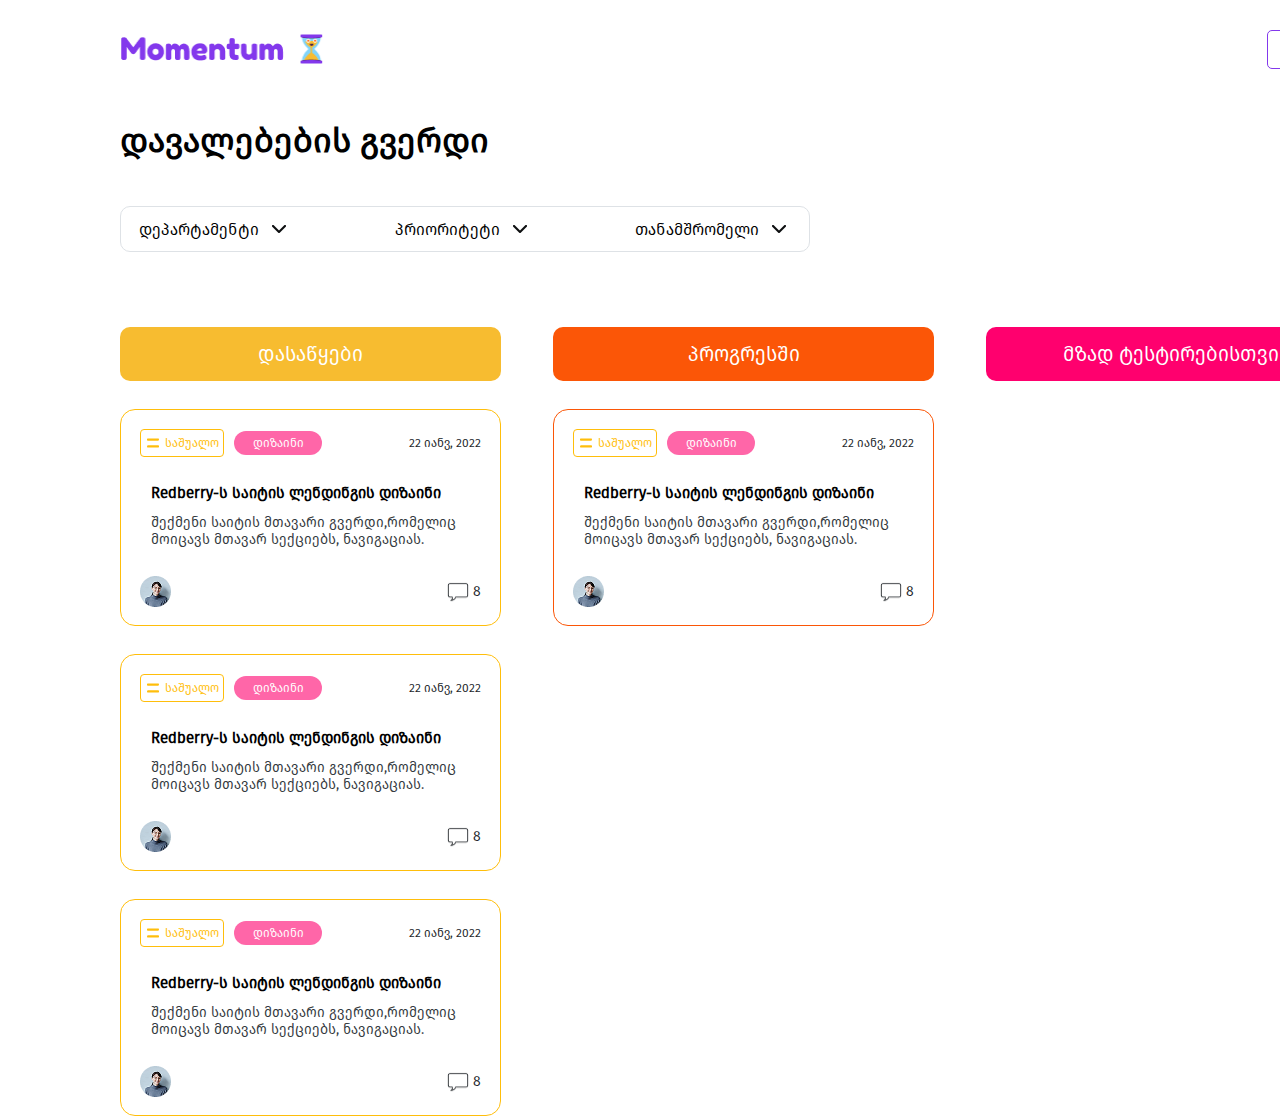
==== index.html @ 2ae82c3d "added different card styles and firago font optimization" ====
<!DOCTYPE html>
<html lang="en">
  <head>
    <meta charset="UTF-8" />
    <meta name="viewport" content="width=device-width, initial-scale=1.0" />
    <title>Momentum</title>
    <link rel="stylesheet" href="landing.css" />
    <link rel="stylesheet" href="cardstyle.css" />
  </head>
  <body>
    <div class="main">
      <div class="landing">
        <img
          src="Images/MomentumLogo.png"
          alt="MLogo"
          width="210px"
          height="38px"
        />
        <div class="landingbuttons">
          <button
            style="
              width: 225px;
              height: 39px;
              background-color: white;
              font-size: 16px;
              border-radius: 5px;
              border: 1px solid #8338ec;
              display: flex;
              justify-content: center;
              align-items: center;
              font-weight: 400;
              color: #212529;
              cursor: pointer;
            "
          >
            თანამშრომლის შექმნა
          </button>

          <button
            style="
              width: 268px;
              height: 40px;
              font-size: 16px;
              border-radius: 5px;
              background-color: #8338ec;
              border: none;
              display: flex;
              justify-content: center;
              align-items: center;
              font-weight: 400;
              color: white;
              cursor: pointer;
            "
          >
            <span style="font-size: 30px; margin-right: 5px">+</span> შექმენი
            ახალი დავალება
          </button>
        </div>
      </div>
      <div
        style="
          display: flex;
          align-items: center;
          justify-content: space-between;
          padding: 0px 120px;
          font-size: 34px;
          font-weight: 600;
        "
      >
        დავალებების გვერდი
      </div>
      <div class="filterbtns">
        <div class="departmentbtn filter">
          დეპარტამენტი
          <img src="Images/dropicon.png" alt="dl" width="24px" height="24px" />
        </div>
        <div class="prioritybtn filter">
          პრიორიტეტი
          <img src="Images/dropicon.png" alt="dl" width="24px" height="24px" />
        </div>
        <div class="coworkerbtn filter">
          თანამშრომელი
          <img src="Images/dropicon.png" alt="dl" width="24px" height="24px" />
        </div>
      </div>
      <div class="taskcolumns">
        <div class="todocolumn column">
          <div
            style="
              width: 381px;
              height: 54px;
              padding: 15px;
              color: white;
              background-color: #f7bc30;
              border-radius: 10px;
              text-align: center;
              font-size: 20px;
              font-weight: 500;
              box-sizing: border-box;
            "
          >
            დასაწყები
          </div>
          <div class="card todo">
            <div class="cardheader">
              <div class="leftp">
                <div class="prioritydiv">
                  <img src="Images/Medium.png" alt="Priority" />
                  საშუალო
                </div>
                <div class="depdiv">დიზაინი</div>
              </div>
              <div class="datedue">22 იანვ, 2022</div>
            </div>
            <div class="cardcontent">
              <div class="crheader">Redberry-ს საიტის ლენდინგის დიზაინი</div>
              <div class="crcontent">
                შექმენი საიტის მთავარი გვერდი,რომელიც მოიცავს მთავარ სექციებს,
                ნავიგაციას.
              </div>
            </div>
            <div class="cardfooter">
              <img
                src="Images/coworker.png"
                alt="Coworker"
                width="31px"
                height="31px"
              />
              <div class="comments">
                <img
                  src="Images/Comments.png"
                  alt="Comment"
                  width="22px"
                  height="22px"
                />
                <div class="commentcount">8</div>
              </div>
            </div>
          </div>
          <div class="card todo">
            <div class="cardheader">
              <div class="leftp">
                <div class="prioritydiv">
                  <img src="Images/Medium.png" alt="Priority" />
                  საშუალო
                </div>
                <div class="depdiv">დიზაინი</div>
              </div>
              <div class="datedue">22 იანვ, 2022</div>
            </div>
            <div class="cardcontent">
              <div class="crheader">Redberry-ს საიტის ლენდინგის დიზაინი</div>
              <div class="crcontent">
                შექმენი საიტის მთავარი გვერდი,რომელიც მოიცავს მთავარ სექციებს,
                ნავიგაციას.
              </div>
            </div>
            <div class="cardfooter">
              <img
                src="Images/coworker.png"
                alt="Coworker"
                width="31px"
                height="31px"
              />
              <div class="comments">
                <img
                  src="Images/Comments.png"
                  alt="Comment"
                  width="22px"
                  height="22px"
                />
                <div class="commentcount">8</div>
              </div>
            </div>
          </div>
          <div class="card todo">
            <div class="cardheader">
              <div class="leftp">
                <div class="prioritydiv">
                  <img src="Images/Medium.png" alt="Priority" />
                  საშუალო
                </div>
                <div class="depdiv">დიზაინი</div>
              </div>
              <div class="datedue">22 იანვ, 2022</div>
            </div>
            <div class="cardcontent">
              <div class="crheader">Redberry-ს საიტის ლენდინგის დიზაინი</div>
              <div class="crcontent">
                შექმენი საიტის მთავარი გვერდი,რომელიც მოიცავს მთავარ სექციებს,
                ნავიგაციას.
              </div>
            </div>
            <div class="cardfooter">
              <img
                src="Images/coworker.png"
                alt="Coworker"
                width="31px"
                height="31px"
              />
              <div class="comments">
                <img
                  src="Images/Comments.png"
                  alt="Comment"
                  width="22px"
                  height="22px"
                />
                <div class="commentcount">8</div>
              </div>
            </div>
          </div>
        </div>
        <div class="inprogresscolumn column">
          <div
            style="
              width: 381px;
              height: 54px;
              padding: 15px;
              color: white;
              background-color: #fb5607;
              border-radius: 10px;
              text-align: center;
              font-size: 20px;
              font-weight: 500;
              box-sizing: border-box;
            "
          >
            პროგრესში
          </div>
          <div class="card inprogress">
            <div class="cardheader">
              <div class="leftp">
                <div class="prioritydiv">
                  <img src="Images/Medium.png" alt="Priority" />
                  საშუალო
                </div>
                <div class="depdiv">დიზაინი</div>
              </div>
              <div class="datedue">22 იანვ, 2022</div>
            </div>
            <div class="cardcontent">
              <div class="crheader">Redberry-ს საიტის ლენდინგის დიზაინი</div>
              <div class="crcontent">
                შექმენი საიტის მთავარი გვერდი,რომელიც მოიცავს მთავარ სექციებს,
                ნავიგაციას.
              </div>
            </div>
            <div class="cardfooter">
              <img
                src="Images/coworker.png"
                alt="Coworker"
                width="31px"
                height="31px"
              />
              <div class="comments">
                <img
                  src="Images/Comments.png"
                  alt="Comment"
                  width="22px"
                  height="22px"
                />
                <div class="commentcount">8</div>
              </div>
            </div>
          </div>
        </div>
        <div class="testingcolumn column">
          <div
            style="
              width: 381px;
              height: 54px;
              padding: 15px;
              color: white;
              background-color: #ff006e;
              border-radius: 10px;
              text-align: center;
              font-size: 20px;
              font-weight: 500;
              box-sizing: border-box;
            "
          >
            მზად ტესტირებისთვის
          </div>
        </div>
        <div class="donecolumn column">
          <div
            style="
              width: 381px;
              height: 54px;
              padding: 15px;
              color: white;
              background-color: #3a86ff;
              border-radius: 10px;
              text-align: center;
              font-size: 20px;
              font-weight: 500;
              box-sizing: border-box;
            "
          >
            დასრულებული
          </div>
        </div>
      </div>
    </div>
  </body>
</html>
---- landing.css ----
@font-face {
  font-family: "FiraGO";
  src: url("Font/FiraGO-Book.otf") format("opentype");
  font-weight: normal;
  font-style: normal;
}

* {
  font-family: "FiraGO", sans-serif;
  margin: 0px;
  padding: 0px;
}

.landing {
  position: fixed;
  top: 0;
  left: 0;
  width: 1920px;
  height: 100px;
  background-color: white;
  z-index: 1000;
  display: flex;
  box-sizing: border-box;
  justify-content: space-between;
  padding: 30px 120px;
}

.landingbuttons {
  width: 533px;
  height: 40px;
  display: flex;
  justify-content: space-around;
  gap: 40px;
}
.main {
  display: flex;
  flex-direction: column;
  justify-content: flex-start;
  gap: 45px;
  padding-top: 120px;
}
.filterbtns {
  width: 688px;
  height: 44px;
  display: flex;
  justify-content: space-between;
  align-items: center;
  border-radius: 10px;
  border: 1px solid #dee2e6;
  margin-left: 120px;
}
.filter {
  padding: 10px 18px;
  display: flex;
  align-items: center;
  justify-content: center;
  gap: 8px;
  cursor: pointer;
  font-size: 16px;
}
.taskcolumns {
  margin-top: 30px;
  width: 1680px;
  margin-left: 120px;
  display: flex;
  justify-content: space-between;
}
.column {
  display: flex;
  flex-direction: column;
  align-items: center;
  justify-content: center;
  gap: 28px;
  height: 100%;
}
---- cardstyle.css ----
.card {
  box-sizing: border-box;
  width: 381px;
  height: 217px;
  display: flex;
  flex-direction: column;
  justify-content: space-between;
  align-items: center;
  padding: 20px;
  border-radius: 15px;
  gap: 28px;
  cursor: pointer;
}
.todo {
  border: 1px solid #ffbe0b;
}
.inprogress {
  border: 1px solid #fb5607;
}
.testing {
  border: 1px solid #ff006e;
}
.donecard {
  border: 1px solid #3a86ff;
}
.cardheader {
  width: 341px;
  height: 26px;
  display: flex;
  justify-content: space-between;
}
.leftp {
  display: flex;
  gap: 10px;
  justify-content: center;
  align-items: center;
}
.prioritydiv {
  /*for medium priority*/
  border-radius: 4px;
  border: 0.5px solid #ffbe0b;
  padding: 4px;
  display: flex;
  gap: 4px;
  font-size: 12px;
  color: #ffbe0b;
  justify-content: center;
  align-items: center;
}
.depdiv {
  box-sizing: border-box;
  width: 88px;
  height: 24px;
  /*for design department*/
  display: flex;
  justify-content: center;
  align-items: center;
  border-radius: 15px;
  border: none;
  padding: 5px 9px;
  background-color: #ff66a8;
  font-size: 12px;
  color: white;
}
.datedue {
  display: flex;
  justify-content: center;
  align-items: center;
  font-size: 12px;
  color: #212529;
}
.cardcontent {
  width: 320px;
  height: 64px;
  display: flex;
  flex-direction: column;
  justify-content: center;
  align-items: flex-start;
  gap: 12px;
}
.crheader {
  font-size: 15px;
  font-weight: 600;
}
.crcontent {
  font-size: 14px;
  color: #343a40;
}
.cardfooter {
  box-sizing: border-box;
  width: 341px;
  height: 31px;
  display: flex;
  justify-content: space-between;
  align-items: center;
}
.comments {
  display: flex;
  justify-content: space-between;
  align-items: center;
  gap: 4px;
}
.commentcount {
  font-size: 14px;
  color: #212529;
}
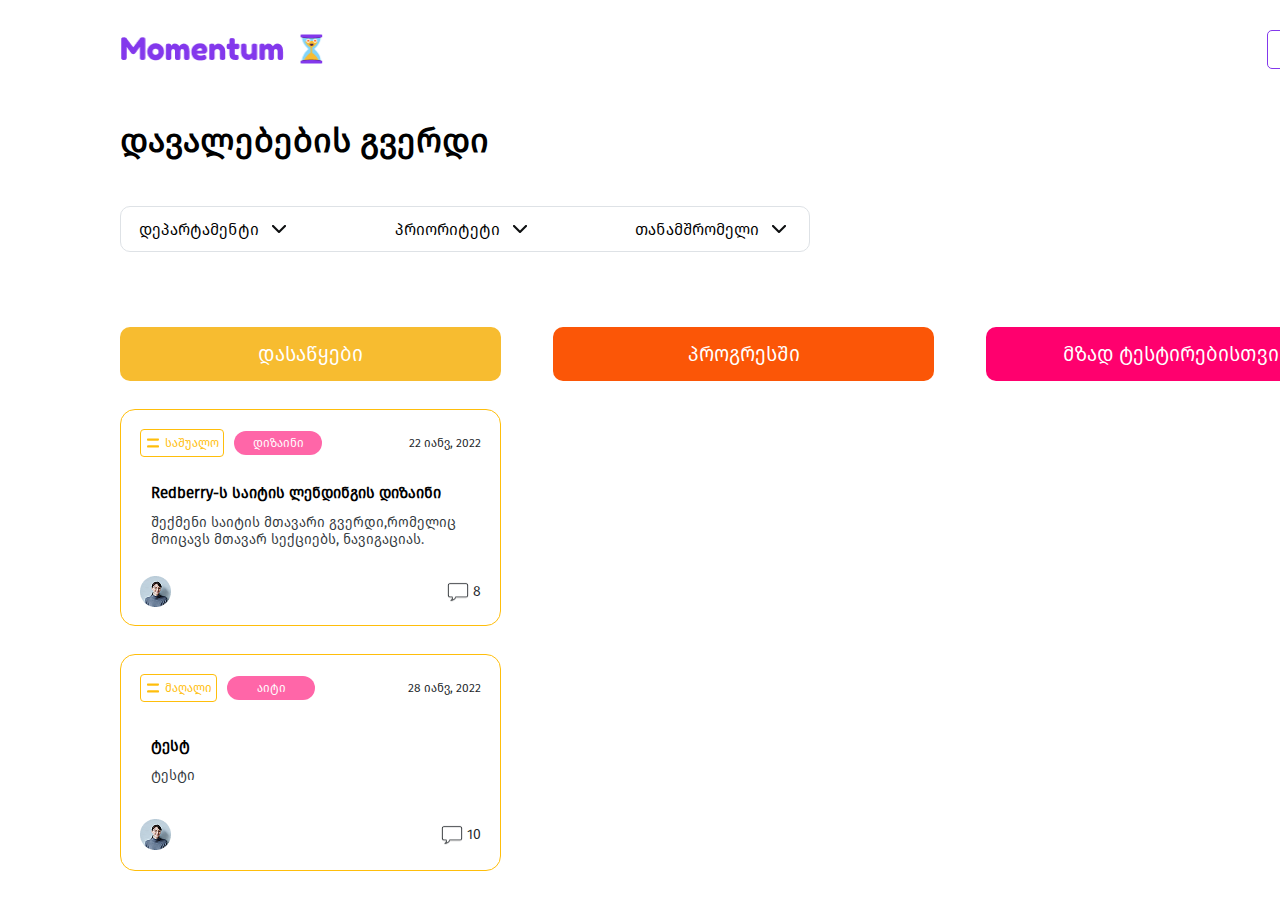
==== commit 15f85cee: "Added card creation using javascript(not from  API)" ====
--- a/index.html
+++ b/index.html
@@ -6,6 +6,7 @@
     <title>Momentum</title>
     <link rel="stylesheet" href="landing.css" />
     <link rel="stylesheet" href="cardstyle.css" />
+    <script src="CardCreation.js" defer></script>
   </head>
   <body>
     <div class="main">
@@ -137,78 +138,6 @@
               </div>
             </div>
           </div>
-          <div class="card todo">
-            <div class="cardheader">
-              <div class="leftp">
-                <div class="prioritydiv">
-                  <img src="Images/Medium.png" alt="Priority" />
-                  საშუალო
-                </div>
-                <div class="depdiv">დიზაინი</div>
-              </div>
-              <div class="datedue">22 იანვ, 2022</div>
-            </div>
-            <div class="cardcontent">
-              <div class="crheader">Redberry-ს საიტის ლენდინგის დიზაინი</div>
-              <div class="crcontent">
-                შექმენი საიტის მთავარი გვერდი,რომელიც მოიცავს მთავარ სექციებს,
-                ნავიგაციას.
-              </div>
-            </div>
-            <div class="cardfooter">
-              <img
-                src="Images/coworker.png"
-                alt="Coworker"
-                width="31px"
-                height="31px"
-              />
-              <div class="comments">
-                <img
-                  src="Images/Comments.png"
-                  alt="Comment"
-                  width="22px"
-                  height="22px"
-                />
-                <div class="commentcount">8</div>
-              </div>
-            </div>
-          </div>
-          <div class="card todo">
-            <div class="cardheader">
-              <div class="leftp">
-                <div class="prioritydiv">
-                  <img src="Images/Medium.png" alt="Priority" />
-                  საშუალო
-                </div>
-                <div class="depdiv">დიზაინი</div>
-              </div>
-              <div class="datedue">22 იანვ, 2022</div>
-            </div>
-            <div class="cardcontent">
-              <div class="crheader">Redberry-ს საიტის ლენდინგის დიზაინი</div>
-              <div class="crcontent">
-                შექმენი საიტის მთავარი გვერდი,რომელიც მოიცავს მთავარ სექციებს,
-                ნავიგაციას.
-              </div>
-            </div>
-            <div class="cardfooter">
-              <img
-                src="Images/coworker.png"
-                alt="Coworker"
-                width="31px"
-                height="31px"
-              />
-              <div class="comments">
-                <img
-                  src="Images/Comments.png"
-                  alt="Comment"
-                  width="22px"
-                  height="22px"
-                />
-                <div class="commentcount">8</div>
-              </div>
-            </div>
-          </div>
         </div>
         <div class="inprogresscolumn column">
           <div
@@ -226,42 +155,6 @@
             "
           >
             პროგრესში
-          </div>
-          <div class="card inprogress">
-            <div class="cardheader">
-              <div class="leftp">
-                <div class="prioritydiv">
-                  <img src="Images/Medium.png" alt="Priority" />
-                  საშუალო
-                </div>
-                <div class="depdiv">დიზაინი</div>
-              </div>
-              <div class="datedue">22 იანვ, 2022</div>
-            </div>
-            <div class="cardcontent">
-              <div class="crheader">Redberry-ს საიტის ლენდინგის დიზაინი</div>
-              <div class="crcontent">
-                შექმენი საიტის მთავარი გვერდი,რომელიც მოიცავს მთავარ სექციებს,
-                ნავიგაციას.
-              </div>
-            </div>
-            <div class="cardfooter">
-              <img
-                src="Images/coworker.png"
-                alt="Coworker"
-                width="31px"
-                height="31px"
-              />
-              <div class="comments">
-                <img
-                  src="Images/Comments.png"
-                  alt="Comment"
-                  width="22px"
-                  height="22px"
-                />
-                <div class="commentcount">8</div>
-              </div>
-            </div>
           </div>
         </div>
         <div class="testingcolumn column">
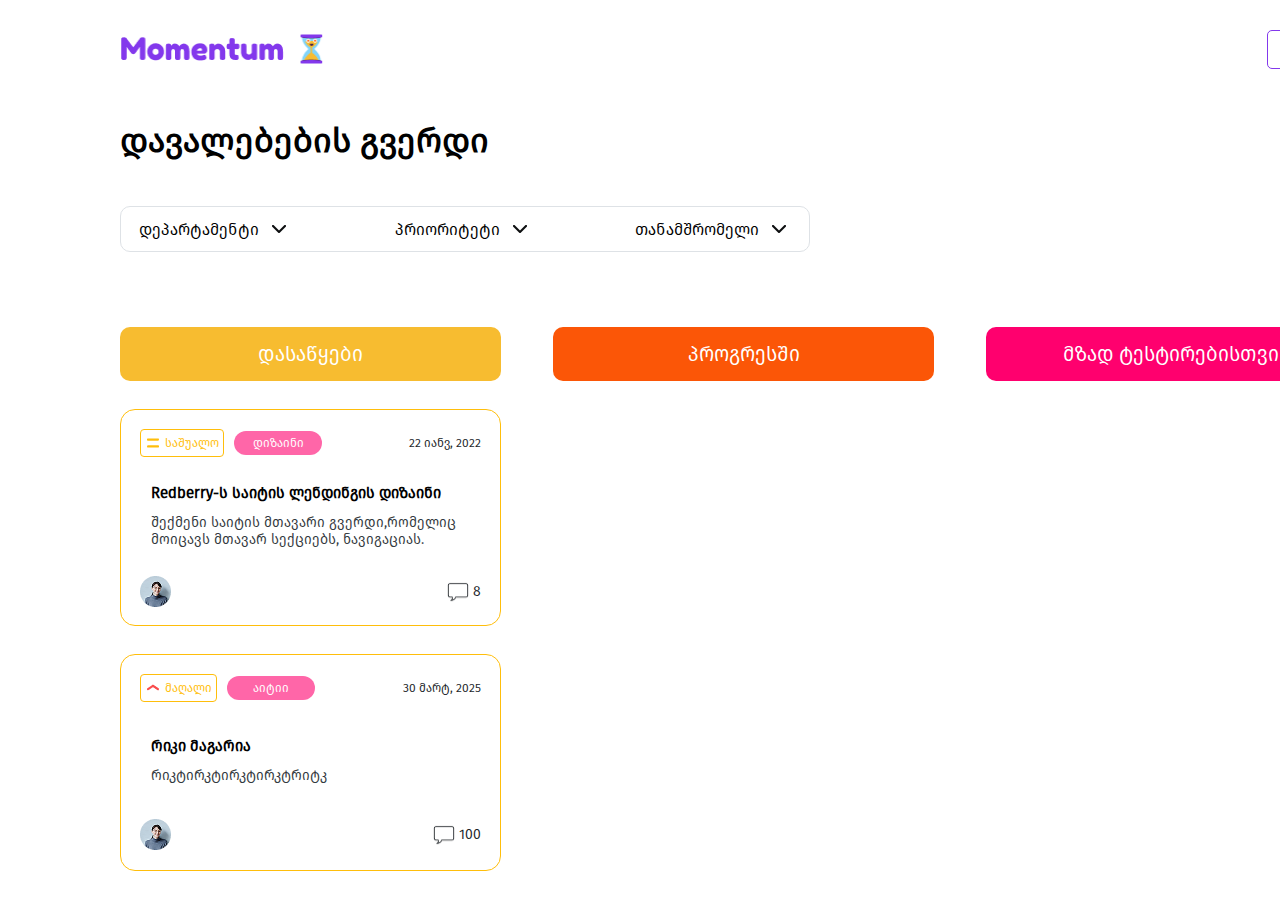
==== commit 15b2c36b: "Added TaskCreation page(halfway done)" ====
--- a/index.html
+++ b/index.html
@@ -4,8 +4,9 @@
     <meta charset="UTF-8" />
     <meta name="viewport" content="width=device-width, initial-scale=1.0" />
     <title>Momentum</title>
-    <link rel="stylesheet" href="landing.css" />
+    <link rel="stylesheet" href="mainpage.css" />
     <link rel="stylesheet" href="cardstyle.css" />
+    <link rel="stylesheet" href="header.css" />
     <script src="CardCreation.js" defer></script>
   </head>
   <body>
@@ -16,6 +17,8 @@
           alt="MLogo"
           width="210px"
           height="38px"
+          onclick="window.location.href='index.html'"
+          style="cursor: pointer"
         />
         <div class="landingbuttons">
           <button
@@ -52,6 +55,7 @@
               color: white;
               cursor: pointer;
             "
+            onclick="window.location.href='TaskCreation.html'"
           >
             <span style="font-size: 30px; margin-right: 5px">+</span> შექმენი
             ახალი დავალება
--- a/mainpage.css
+++ b/mainpage.css
@@ -0,0 +1,47 @@
+@font-face {
+  font-family: "FiraGO";
+  src: url("Font/FiraGO-Book.otf") format("opentype");
+  font-weight: normal;
+  font-style: normal;
+}
+
+* {
+  font-family: "FiraGO", sans-serif;
+  margin: 0px;
+  padding: 0px;
+}
+
+.filterbtns {
+  width: 688px;
+  height: 44px;
+  display: flex;
+  justify-content: space-between;
+  align-items: center;
+  border-radius: 10px;
+  border: 1px solid #dee2e6;
+  margin-left: 120px;
+}
+.filter {
+  padding: 10px 18px;
+  display: flex;
+  align-items: center;
+  justify-content: center;
+  gap: 8px;
+  cursor: pointer;
+  font-size: 16px;
+}
+.taskcolumns {
+  margin-top: 30px;
+  width: 1680px;
+  margin-left: 120px;
+  display: flex;
+  justify-content: space-between;
+}
+.column {
+  display: flex;
+  flex-direction: column;
+  align-items: center;
+  justify-content: center;
+  gap: 28px;
+  height: 100%;
+}
--- a/header.css
+++ b/header.css
@@ -0,0 +1,28 @@
+.landing {
+  position: fixed;
+  top: 0;
+  left: 0;
+  width: 1920px;
+  height: 100px;
+  background-color: white;
+  z-index: 1000;
+  display: flex;
+  box-sizing: border-box;
+  justify-content: space-between;
+  padding: 30px 120px;
+}
+
+.landingbuttons {
+  width: 533px;
+  height: 40px;
+  display: flex;
+  justify-content: space-around;
+  gap: 40px;
+}
+.main {
+  display: flex;
+  flex-direction: column;
+  justify-content: flex-start;
+  gap: 45px;
+  padding-top: 120px;
+}
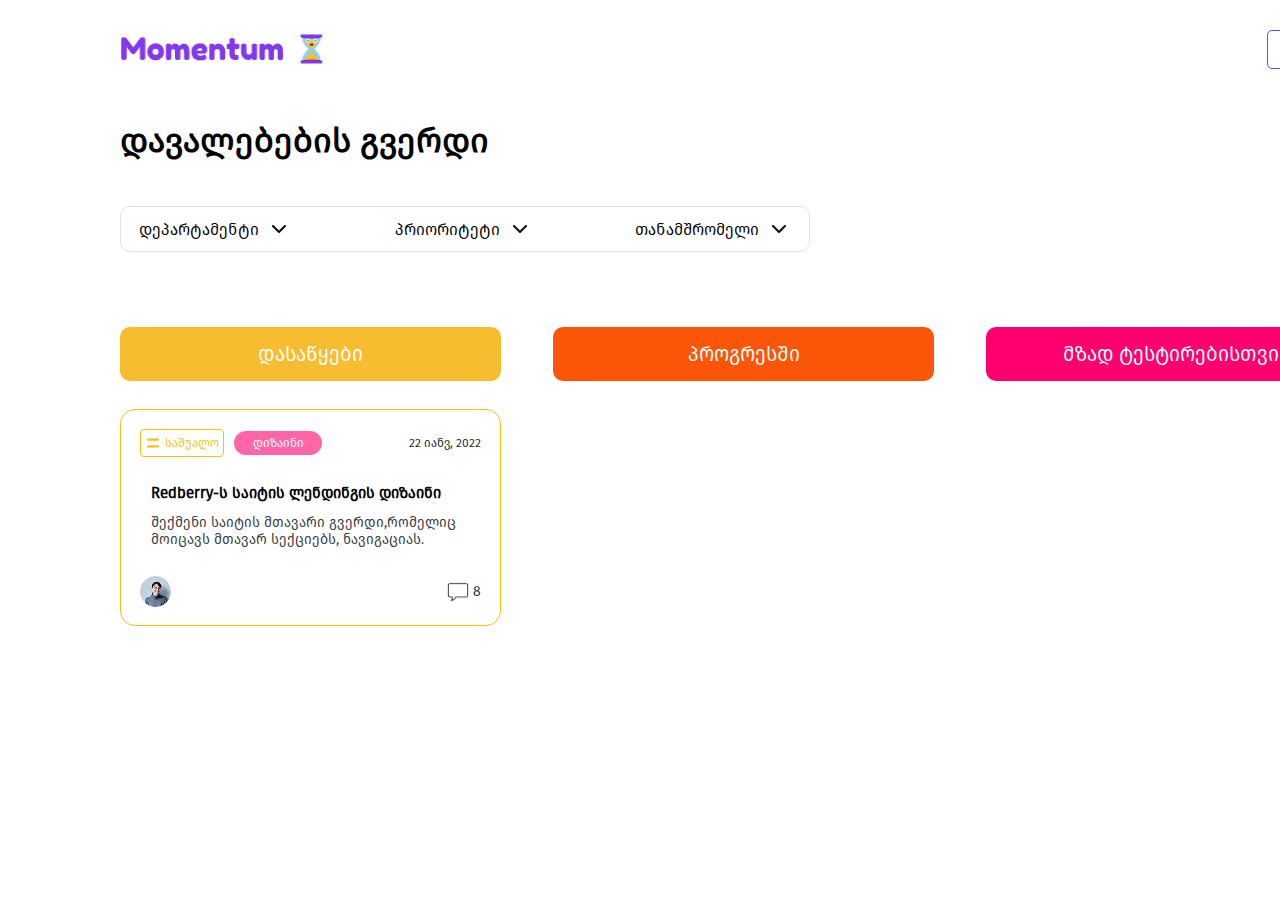
==== commit 7a461b53: "Fetching tasks and displaying them done." ====
--- a/index.html
+++ b/index.html
@@ -7,7 +7,12 @@
     <link rel="stylesheet" href="mainpage.css" />
     <link rel="stylesheet" href="cardstyle.css" />
     <link rel="stylesheet" href="header.css" />
-    <script src="CardCreation.js" defer></script>
+    <link rel="stylesheet" href="coworkerModule.css" />
+    <script type="module" src="CardCreation.js" defer></script>
+    <script src="controlCoworkerDiv.js" defer></script>
+    <script src="handleFrontData.js" defer></script>
+    <script src="employeeCreation.js" defer></script>
+    <script type="module" src="parseCards.js" defer></script>
   </head>
   <body>
     <div class="main">
@@ -36,6 +41,7 @@
               color: #212529;
               cursor: pointer;
             "
+            onclick="event.stopPropagation(); coworkerDivVisible(true);"
           >
             თანამშრომლის შექმნა
           </button>
@@ -130,6 +136,7 @@
                 alt="Coworker"
                 width="31px"
                 height="31px"
+                style="border-radius: 50%; object-fit: cover"
               />
               <div class="comments">
                 <img
@@ -198,6 +205,164 @@
           </div>
         </div>
       </div>
+      <div class="overlay">
+        <div class="coworkercreate">
+          <img
+            src="Images/Cancel.png"
+            alt="cancel"
+            class="cancel"
+            width="40px"
+            height="40px"
+            style="align-self: flex-end; cursor: pointer"
+            onclick="coworkerDivVisible(false);"
+          />
+          <div style="font-size: 32px; font-weight: 600">
+            თანამშრომლის დამატება
+          </div>
+          <div class="namesurname">
+            <div class="name">
+              <div style="font-size: 14px; font-weight: 600; color: #343a40">
+                სახელი<sup>*</sup>
+              </div>
+              <textarea
+                name="headerin"
+                id="namein"
+                style="
+                  width: 384px;
+                  height: 42px;
+                  resize: none;
+                  border-radius: 6px;
+                  padding: 10px;
+                  border: 1px solid #ced4da;
+                  box-sizing: border-box;
+                "
+              ></textarea>
+              <div
+                class="nmconstraint2"
+                style="
+                  font-size: 10px;
+                  font-weight: 350px;
+                  color: #6c757d;
+                  display: flex;
+                  align-items: center;
+                  gap: 2px;
+                "
+              >
+                მინიმუმ 2 სიმბოლო
+              </div>
+              <div
+                class="nmconstraint255"
+                style="font-size: 10px; font-weight: 350px; color: #6c757d"
+              >
+                მაქსიმუმ 255 სიმბოლო
+              </div>
+            </div>
+            <div class="surname">
+              <div style="font-size: 14px; font-weight: 600; color: #343a40">
+                გვარი<sup>*</sup>
+              </div>
+              <textarea
+                name="headerin"
+                id="surnamein"
+                style="
+                  width: 384px;
+                  height: 42px;
+                  resize: none;
+                  border-radius: 6px;
+                  padding: 10px;
+                  border: 1px solid #ced4da;
+                  box-sizing: border-box;
+                "
+              ></textarea>
+              <div
+                class="surconstraint2"
+                style="font-size: 10px; font-weight: 350px; color: #6c757d"
+              >
+                მინიმუმ 2 სიმბოლო
+              </div>
+              <div
+                class="surconstraint255"
+                style="font-size: 10px; font-weight: 350px; color: #6c757d"
+              >
+                მაქსიმუმ 255 სიმბოლო
+              </div>
+            </div>
+          </div>
+          <div class="avatarslct">
+            <div style="font-size: 14px; font-weight: 600; color: #343a40">
+              ავატარი<sup>*</sup>
+            </div>
+            <div id="avatarbox">
+              <img
+                src="Images/coworker3j.jpeg"
+                alt="cw"
+                width="88px"
+                height="88px"
+                style="border-radius: 50%; object-fit: cover"
+                id="avatarimg"
+              />
+              <input
+                type="file"
+                id="fileInput"
+                accept="image/*"
+                style="display: none"
+              />
+            </div>
+          </div>
+          <div class="depselect" style="align-self: flex-start">
+            <div style="font-size: 14px; font-weight: 600; color: #343a40">
+              დეპარტმენტი<sup>*</sup>
+            </div>
+            <select
+              name="depslct"
+              id="depslct"
+              style="
+                width: 384px;
+                height: 42px;
+                border-radius: 6px;
+                border: 1px solid #ced4da;
+                padding: 10px;
+                background-color: white;
+              "
+            ></select>
+          </div>
+          <div class="cancelbtns">
+            <button
+              class="cancel"
+              style="
+                width: 102px;
+                height: 42px;
+                border-radius: 5px;
+                border: 1px solid #8338ec;
+                padding: 10px 16px;
+                background-color: white;
+                font-size: 16px;
+                cursor: pointer;
+              "
+              onclick="coworkerDivVisible(false);"
+            >
+              გაუქმება
+            </button>
+            <button
+              class="addcoworkerbtn"
+              style="
+                width: 263px;
+                height: 42px;
+                border-radius: 5px;
+                border: none;
+                padding: 10px 20px;
+                background-color: #8338ec;
+                font-size: 18px;
+                color: white;
+                cursor: pointer;
+              "
+              onclick="addEmployee();"
+            >
+              დაამატე თანამშრომელი
+            </button>
+          </div>
+        </div>
+      </div>
     </div>
   </body>
 </html>
--- a/coworkerModule.css
+++ b/coworkerModule.css
@@ -0,0 +1,68 @@
+.overlay {
+  position: fixed;
+  top: 0;
+  left: 0;
+  width: 100%;
+  height: 100%;
+  background: rgba(0, 0, 0, 0.2);
+  backdrop-filter: blur(4px);
+  display: none;
+  justify-content: center;
+  align-items: center;
+  z-index: 2000;
+}
+
+.coworkercreate {
+  position: relative;
+  box-sizing: border-box;
+  width: 913px;
+  height: 766px;
+  padding: 40px 50px 60px 50px;
+  border-radius: 10px;
+  display: flex;
+  flex-direction: column;
+  justify-content: space-between;
+  align-items: center;
+  background-color: white;
+  border: none;
+  z-index: 3000;
+  gap: 37px;
+}
+.namesurname {
+  display: flex;
+  justify-content: space-between;
+  gap: 45px;
+}
+
+.avatarslct {
+  box-sizing: border-box;
+  width: 813px;
+  height: 145px;
+  display: flex;
+  flex-direction: column;
+  gap: 8px;
+}
+#avatarbox {
+  box-sizing: border-box;
+  width: 813px;
+  height: 120px;
+  display: flex;
+  justify-content: center;
+  align-items: center;
+  gap: 8px;
+  border-radius: 8px;
+  border: 2px dotted #ced4daaf;
+  cursor: pointer;
+}
+.depslct {
+  display: flex;
+  flex-direction: column;
+  gap: 3px;
+}
+.cancelbtns {
+  display: flex;
+  justify-content: flex-end;
+  gap: 22px;
+  align-self: flex-end;
+  justify-self: flex-end;
+}
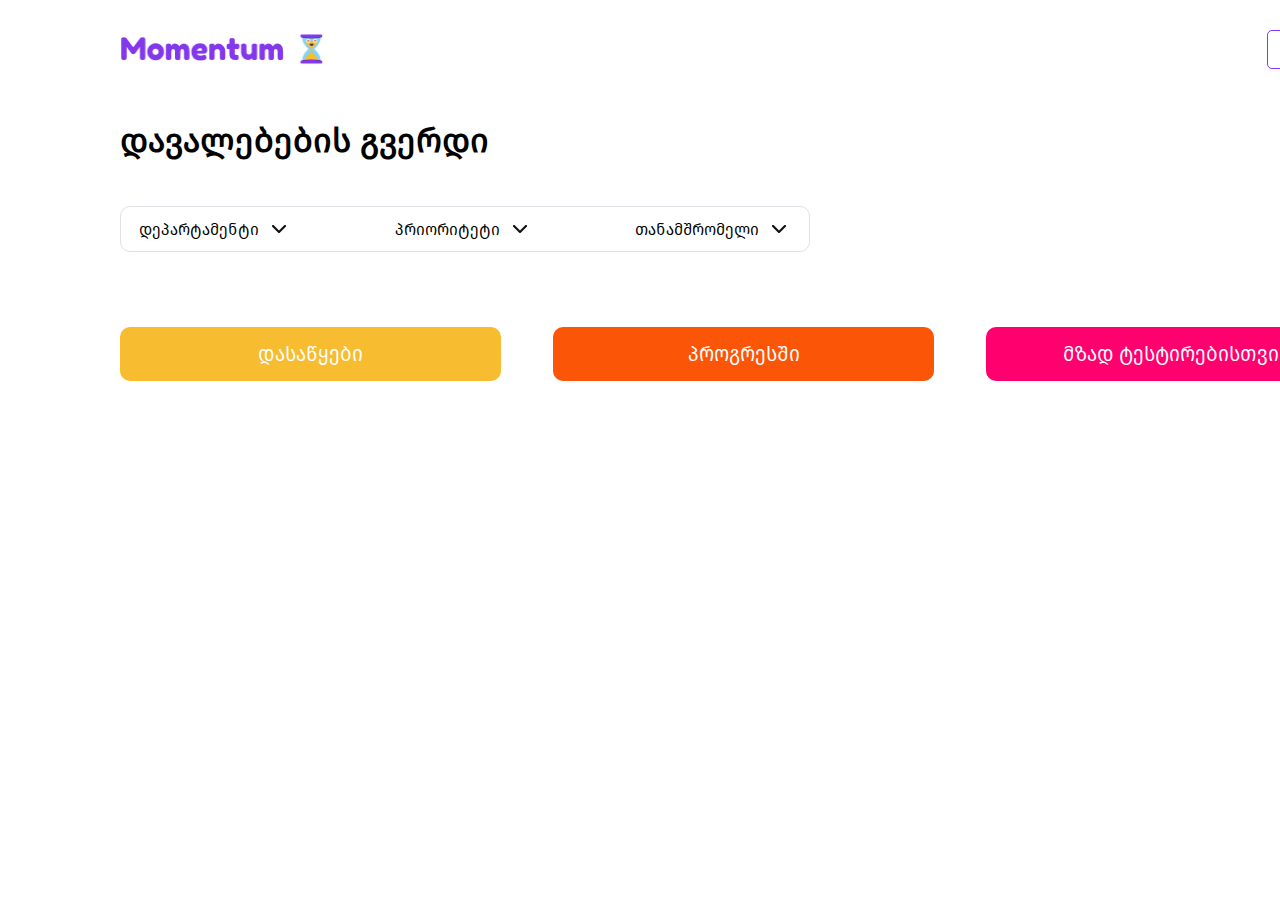
==== commit e2ca6b40: "Card display and shortening text done. Validation also prevents from going to backend." ====
--- a/index.html
+++ b/index.html
@@ -112,14 +112,14 @@
           >
             დასაწყები
           </div>
-          <div class="card todo">
+          <!-- <div class="card todo">
             <div class="cardheader">
               <div class="leftp">
-                <div class="prioritydiv">
+                <div class="prioritydiv mediumpriority">
                   <img src="Images/Medium.png" alt="Priority" />
                   საშუალო
                 </div>
-                <div class="depdiv">დიზაინი</div>
+                <div class="depdiv designdep">დიზაინი</div>
               </div>
               <div class="datedue">22 იანვ, 2022</div>
             </div>
@@ -148,7 +148,7 @@
                 <div class="commentcount">8</div>
               </div>
             </div>
-          </div>
+          </div> -->
         </div>
         <div class="inprogresscolumn column">
           <div
--- a/cardstyle.css
+++ b/cardstyle.css
@@ -38,14 +38,24 @@
 .prioritydiv {
   /*for medium priority*/
   border-radius: 4px;
-  border: 0.5px solid #ffbe0b;
   padding: 4px;
   display: flex;
   gap: 4px;
   font-size: 12px;
-  color: #ffbe0b;
   justify-content: center;
   align-items: center;
+}
+.lowpriority {
+  border: 0.5px solid #08a508;
+  color: #08a508;
+}
+.mediumpriority {
+  border: 0.5px solid #ffbe0b;
+  color: #ffbe0b;
+}
+.highpriority {
+  border: 0.5px solid #fa4d4d;
+  color: #fa4d4d;
 }
 .depdiv {
   box-sizing: border-box;
@@ -58,9 +68,35 @@
   border-radius: 15px;
   border: none;
   padding: 5px 9px;
-  background-color: #ff66a8;
   font-size: 12px;
   color: white;
+}
+.designdep {
+  background-color: #ff66a8;
+}
+.marketingdep {
+  background-color: #fd9a6a;
+}
+.ITdep {
+  background-color: #ffd86d;
+}
+.logisticsdep {
+  background-color: #89b6ff;
+}
+.administrationdep {
+  background-color: rgb(214, 75, 75);
+}
+.administrationdep {
+  background-color: rgb(214, 75, 75);
+}
+.HRdep {
+  background-color: rgb(69, 230, 125);
+}
+.financesdep {
+  background-color: rgb(149, 84, 182);
+}
+.mediadep {
+  background-color: rgb(41, 64, 179);
 }
 .datedue {
   display: flex;
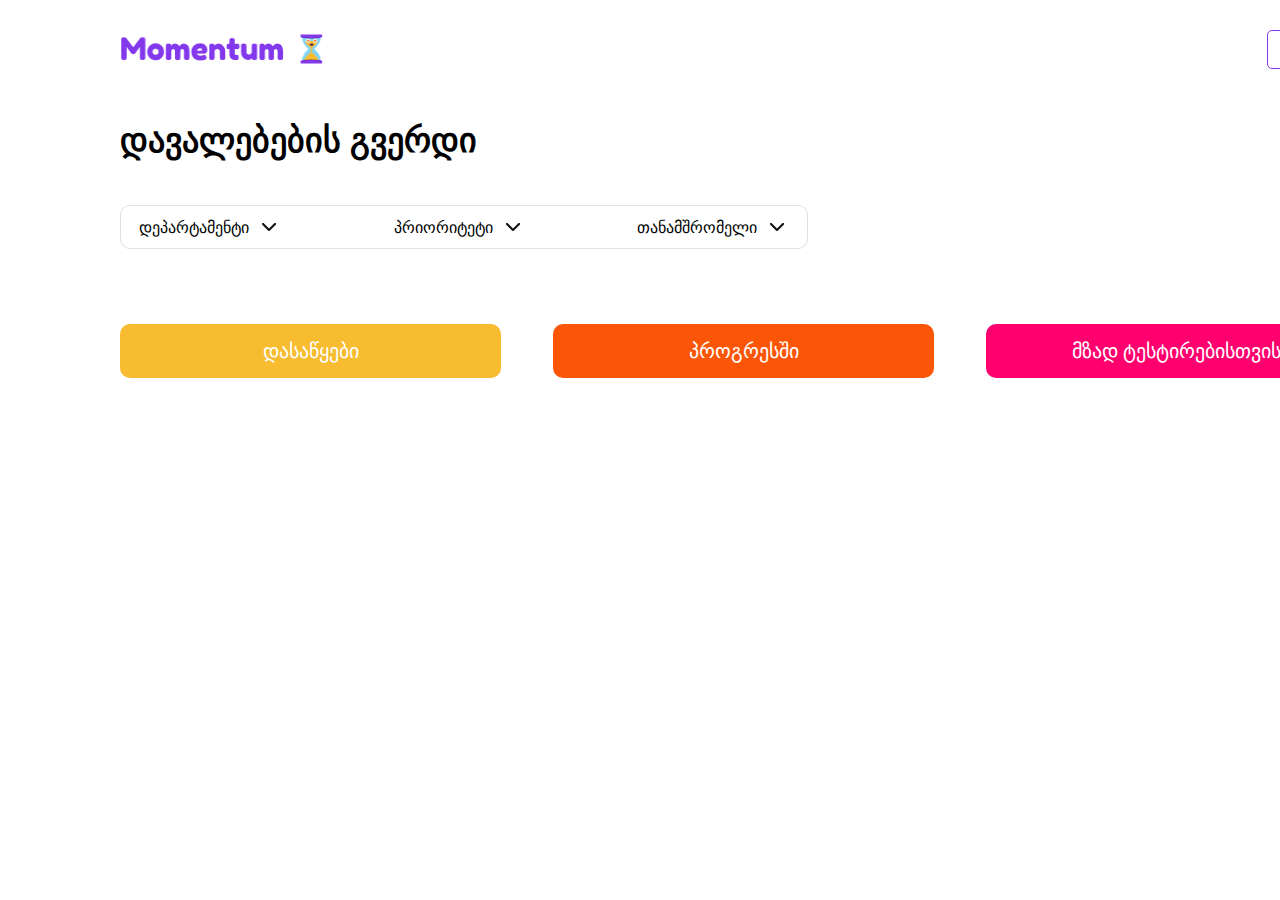
==== commit e5d2bc34: "added directories" ====
--- a/index.html
+++ b/index.html
@@ -4,15 +4,15 @@
     <meta charset="UTF-8" />
     <meta name="viewport" content="width=device-width, initial-scale=1.0" />
     <title>Momentum</title>
-    <link rel="stylesheet" href="mainpage.css" />
-    <link rel="stylesheet" href="cardstyle.css" />
-    <link rel="stylesheet" href="header.css" />
-    <link rel="stylesheet" href="coworkerModule.css" />
-    <script type="module" src="CardCreation.js" defer></script>
-    <script src="controlCoworkerDiv.js" defer></script>
-    <script src="handleFrontData.js" defer></script>
-    <script src="employeeCreation.js" defer></script>
-    <script type="module" src="parseCards.js" defer></script>
+    <link rel="stylesheet" href="CSS/Main/mainpage.css" />
+    <link rel="stylesheet" href="CSS/Tasks/cardstyle.css" />
+    <link rel="stylesheet" href="CSS/Main/header.css" />
+    <link rel="stylesheet" href="CSS/Main/coworkerModule.css" />
+    <script type="module" src="Javascript/Tasks/CardCreation.js" defer></script>
+    <script src="Javascript/Input/controlCoworkerDiv.js" defer></script>
+    <script src="Javascript/Validation/handleFrontData.js" defer></script>
+    <script src="Javascript/Input/employeeCreation.js" defer></script>
+    <script type="module" src="Javascript/Tasks/parseCards.js" defer></script>
   </head>
   <body>
     <div class="main">
--- a/CSS/Main/mainpage.css
+++ b/CSS/Main/mainpage.css
@@ -0,0 +1,48 @@
+@font-face {
+  font-family: "FiraGO";
+  src: url("Font/FiraGO-Book.otf") format("opentype");
+  font-weight: normal;
+  font-style: normal;
+}
+
+* {
+  font-family: "FiraGO", sans-serif;
+  margin: 0px;
+  padding: 0px;
+  box-sizing: border-box;
+}
+
+.filterbtns {
+  width: 688px;
+  height: 44px;
+  display: flex;
+  justify-content: space-between;
+  align-items: center;
+  border-radius: 10px;
+  border: 1px solid #dee2e6;
+  margin-left: 120px;
+}
+.filter {
+  padding: 10px 18px;
+  display: flex;
+  align-items: center;
+  justify-content: center;
+  gap: 8px;
+  cursor: pointer;
+  font-size: 16px;
+}
+.taskcolumns {
+  margin-top: 30px;
+  width: 1680px;
+  margin-left: 120px;
+  display: flex;
+  justify-content: space-between;
+}
+.column {
+  display: flex;
+  flex-direction: column;
+  align-items: center;
+  justify-content: center;
+  gap: 28px;
+  height: 100%;
+}
--- a/CSS/Tasks/cardstyle.css
+++ b/CSS/Tasks/cardstyle.css
@@ -0,0 +1,141 @@
+.card {
+  box-sizing: border-box;
+  width: 381px;
+  height: 217px;
+  display: flex;
+  flex-direction: column;
+  justify-content: space-between;
+  align-items: center;
+  padding: 20px;
+  border-radius: 15px;
+  gap: 28px;
+  cursor: pointer;
+}
+.todo {
+  border: 1px solid #ffbe0b;
+}
+.inprogress {
+  border: 1px solid #fb5607;
+}
+.testing {
+  border: 1px solid #ff006e;
+}
+.donecard {
+  border: 1px solid #3a86ff;
+}
+.cardheader {
+  width: 341px;
+  height: 26px;
+  display: flex;
+  justify-content: space-between;
+}
+.leftp {
+  display: flex;
+  gap: 10px;
+  justify-content: center;
+  align-items: center;
+}
+.prioritydiv {
+  border-radius: 4px;
+  padding: 4px;
+  display: flex;
+  gap: 4px;
+  font-size: 12px;
+  justify-content: center;
+  align-items: center;
+}
+.lowpriority {
+  border: 0.5px solid #08a508;
+  color: #08a508;
+}
+.mediumpriority {
+  border: 0.5px solid #ffbe0b;
+  color: #ffbe0b;
+}
+.highpriority {
+  border: 0.5px solid #fa4d4d;
+  color: #fa4d4d;
+}
+.depdiv {
+  box-sizing: border-box;
+  width: 88px;
+  height: 24px;
+  /*for design department*/
+  display: flex;
+  justify-content: center;
+  align-items: center;
+  border-radius: 15px;
+  border: none;
+  padding: 5px 9px;
+  font-size: 12px;
+  color: white;
+}
+.designdep {
+  background-color: #ff66a8;
+}
+.marketingdep {
+  background-color: #fd9a6a;
+}
+.ITdep {
+  background-color: #ffd86d;
+}
+.logisticsdep {
+  background-color: #89b6ff;
+}
+.administrationdep {
+  background-color: rgb(214, 75, 75);
+}
+.administrationdep {
+  background-color: rgb(214, 75, 75);
+}
+.HRdep {
+  background-color: rgb(69, 230, 125);
+}
+.financesdep {
+  background-color: rgb(149, 84, 182);
+}
+.mediadep {
+  background-color: rgb(41, 64, 179);
+}
+.datedue {
+  display: flex;
+  justify-content: center;
+  align-items: center;
+  font-size: 12px;
+  color: #212529;
+}
+.cardcontent {
+  width: 320px;
+  height: 64px;
+  display: flex;
+  flex-direction: column;
+  justify-content: center;
+  align-items: flex-start;
+  gap: 12px;
+}
+.crheader {
+  font-size: 15px;
+  font-weight: 600;
+}
+.crcontent {
+  font-size: 14px;
+  color: #343a40;
+}
+.cardfooter {
+  box-sizing: border-box;
+  width: 341px;
+  height: 31px;
+  display: flex;
+  justify-content: space-between;
+  align-items: center;
+}
+.comments {
+  display: flex;
+  justify-content: space-between;
+  align-items: center;
+  gap: 4px;
+}
+.commentcount {
+  font-size: 14px;
+  color: #212529;
+}
--- a/CSS/Main/header.css
+++ b/CSS/Main/header.css
@@ -0,0 +1,28 @@
+.landing {
+  position: fixed;
+  top: 0;
+  left: 0;
+  width: 1920px;
+  height: 100px;
+  background-color: white;
+  z-index: 1000;
+  display: flex;
+  box-sizing: border-box;
+  justify-content: space-between;
+  padding: 30px 120px;
+}
+
+.landingbuttons {
+  width: 533px;
+  height: 40px;
+  display: flex;
+  justify-content: space-around;
+  gap: 40px;
+}
+.main {
+  display: flex;
+  flex-direction: column;
+  justify-content: flex-start;
+  gap: 45px;
+  padding-top: 120px;
+}
--- a/CSS/Main/coworkerModule.css
+++ b/CSS/Main/coworkerModule.css
@@ -0,0 +1,68 @@
+.overlay {
+  position: fixed;
+  top: 0;
+  left: 0;
+  width: 100%;
+  height: 100%;
+  background: rgba(0, 0, 0, 0.2);
+  backdrop-filter: blur(4px);
+  display: none;
+  justify-content: center;
+  align-items: center;
+  z-index: 2000;
+}
+
+.coworkercreate {
+  position: relative;
+  box-sizing: border-box;
+  width: 913px;
+  height: 766px;
+  padding: 40px 50px 60px 50px;
+  border-radius: 10px;
+  display: flex;
+  flex-direction: column;
+  justify-content: space-between;
+  align-items: center;
+  background-color: white;
+  border: none;
+  z-index: 3000;
+  gap: 37px;
+}
+.namesurname {
+  display: flex;
+  justify-content: space-between;
+  gap: 45px;
+}
+
+.avatarslct {
+  box-sizing: border-box;
+  width: 813px;
+  height: 145px;
+  display: flex;
+  flex-direction: column;
+  gap: 8px;
+}
+#avatarbox {
+  box-sizing: border-box;
+  width: 813px;
+  height: 120px;
+  display: flex;
+  justify-content: center;
+  align-items: center;
+  gap: 8px;
+  border-radius: 8px;
+  border: 2px dotted #ced4daaf;
+  cursor: pointer;
+}
+.depslct {
+  display: flex;
+  flex-direction: column;
+  gap: 3px;
+}
+.cancelbtns {
+  display: flex;
+  justify-content: flex-end;
+  gap: 22px;
+  align-self: flex-end;
+  justify-self: flex-end;
+}
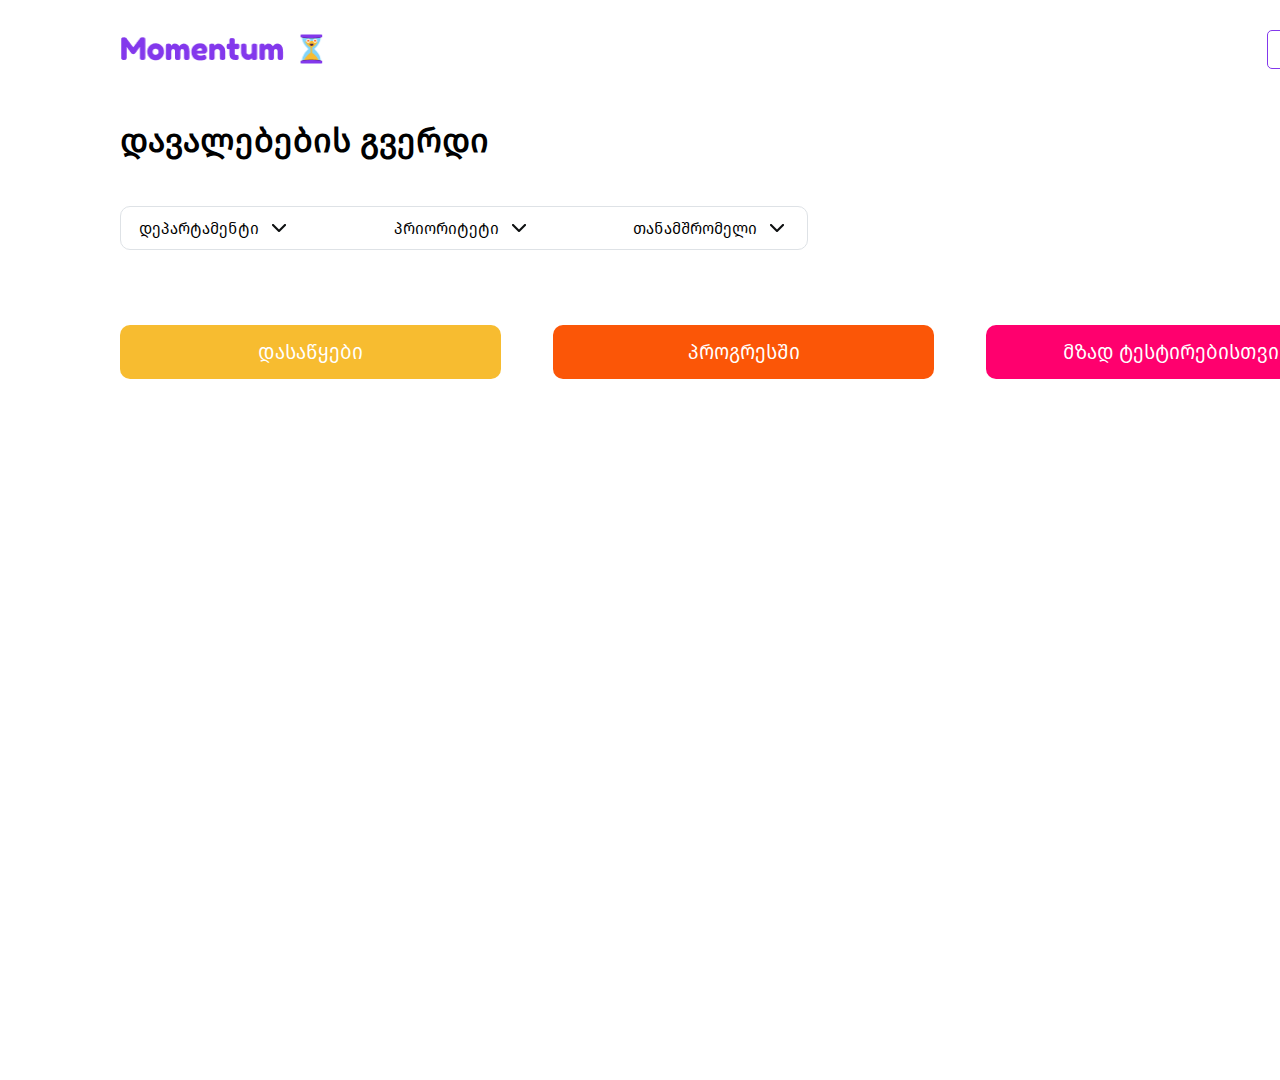
==== commit 8cf8a4fc: "converted to 1920x1080" ====
--- a/index.html
+++ b/index.html
@@ -293,14 +293,38 @@
               ავატარი<sup>*</sup>
             </div>
             <div id="avatarbox">
-              <img
-                src="Images/coworker3j.jpeg"
-                alt="cw"
-                width="88px"
-                height="88px"
-                style="border-radius: 50%; object-fit: cover"
-                id="avatarimg"
-              />
+              <div class="selected" style="display: none">
+                <img
+                  src="Images/coworker3j.jpeg"
+                  alt="cw"
+                  width="88px"
+                  height="88px"
+                  style="border-radius: 50%; object-fit: cover"
+                  id="avatarimg"
+                />
+                <img
+                  src="Images/dlt.png"
+                  alt="dlt"
+                  id="imgdlt"
+                  width="24px"
+                  height="24px"
+                  style="
+                    position: absolute;
+                    margin-top: 64px;
+                    left: calc(100% - 437px);
+                  "
+                />
+              </div>
+
+              <div class="initialupload" style="display: flex">
+                <img
+                  src="Images/newimg.png"
+                  alt="upload"
+                  width="24px"
+                  height="24px"
+                />
+                ატვირთე ფოტო
+              </div>
               <input
                 type="file"
                 id="fileInput"
--- a/CSS/Main/mainpage.css
+++ b/CSS/Main/mainpage.css
@@ -1,6 +1,6 @@
 @font-face {
   font-family: "FiraGO";
-  src: url("Font/FiraGO-Book.otf") format("opentype");
+  src: url("../../Font/FiraGO-Book.otf") format("opentype");
   font-weight: normal;
   font-style: normal;
 }
@@ -42,7 +42,7 @@
   display: flex;
   flex-direction: column;
   align-items: center;
-  justify-content: center;
+  justify-content: flex-start;
   gap: 28px;
   height: 100%;
 }
--- a/CSS/Tasks/cardstyle.css
+++ b/CSS/Tasks/cardstyle.css
@@ -10,6 +10,7 @@
   border-radius: 15px;
   gap: 28px;
   cursor: pointer;
+  overflow: hidden;
 }
 .todo {
   border: 1px solid #ffbe0b;
@@ -60,7 +61,6 @@
   box-sizing: border-box;
   width: 88px;
   height: 24px;
-  /*for design department*/
   display: flex;
   justify-content: center;
   align-items: center;
@@ -114,6 +114,7 @@
   gap: 12px;
 }
 .crheader {
+  height: 18px;
   font-size: 15px;
   font-weight: 600;
 }
--- a/CSS/Main/header.css
+++ b/CSS/Main/header.css
@@ -1,3 +1,17 @@
+html {
+  overflow-y: scroll;
+  overflow-x: hidden;
+}
+
+html::-webkit-scrollbar {
+  display: none; /*es moashore tuginda vertical kide*/
+}
+
+.scrollable {
+  overflow: auto !important;
+  scrollbar-width: auto;
+}
+
 .landing {
   position: fixed;
   top: 0;
@@ -20,6 +34,8 @@
   gap: 40px;
 }
 .main {
+  width: 1920px;
+  height: 1080px;
   display: flex;
   flex-direction: column;
   justify-content: flex-start;
--- a/CSS/Main/coworkerModule.css
+++ b/CSS/Main/coworkerModule.css
@@ -27,6 +27,14 @@
   border: none;
   z-index: 3000;
   gap: 37px;
+}
+.initialupload {
+  display: flex;
+  flex-direction: column;
+  gap: 5px;
+  justify-content: center;
+  align-items: center;
+  margin-top: 25px;
 }
 .namesurname {
   display: flex;
